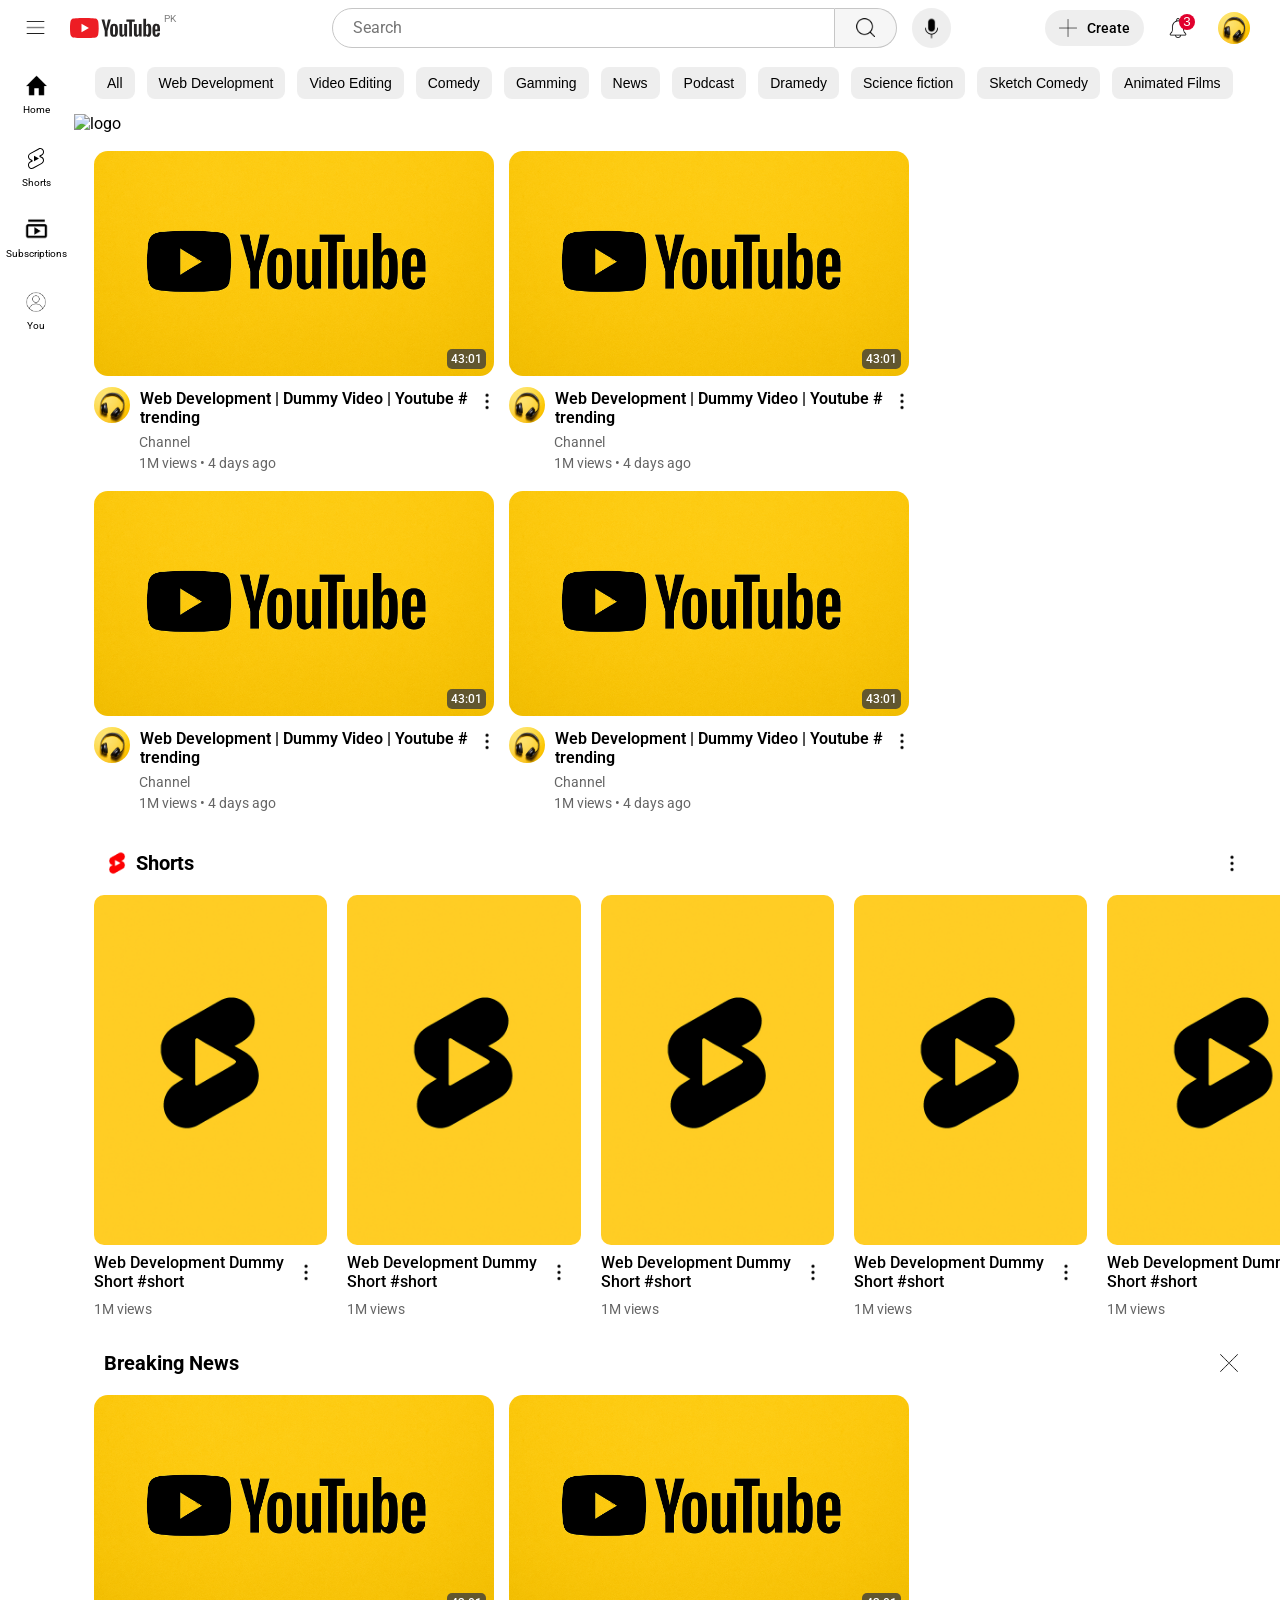
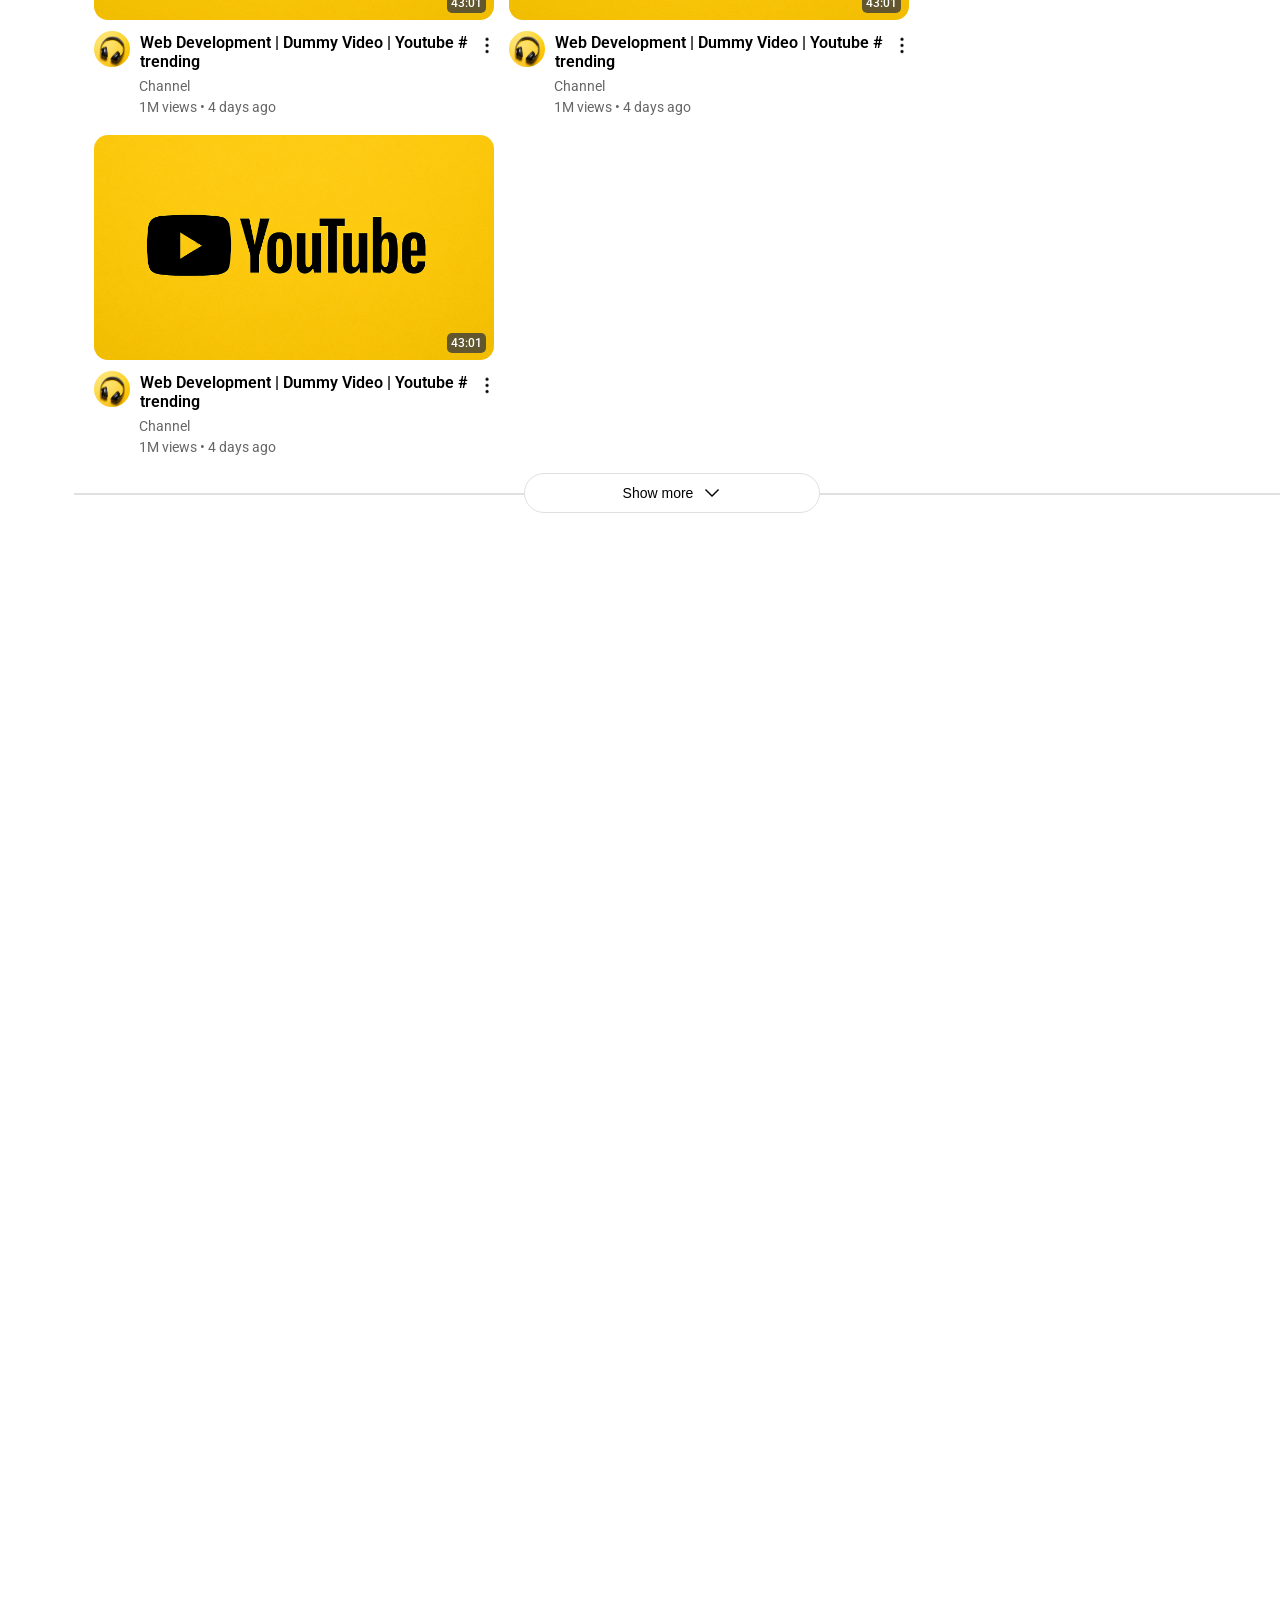
==== index.html @ 91f25638 "YouTube-Clone" ====
<!DOCTYPE html>
<html>
  <head>
    <link rel="stylesheet" href="youtube-css/Header1.css">
    <link rel="stylesheet" href="youtube-css/Header2.css">
    <link rel="stylesheet" href="youtube-css/Side-menu.css">
    <link rel="stylesheet" href="youtube-css/main.css">
    <link rel="stylesheet" href="youtube-css/Youtube-General.css">
    <img src="youtube-images/logo.png" alt="logo">
    <title>YOUTUBE</title>
    <link rel="preconnect" href="https://fonts.googleapis.com">
    <link rel="preconnect" href="https://fonts.gstatic.com" crossorigin>
    <link href="https://fonts.googleapis.com/css2?family=Roboto:ital,wght@0,100..900;1,100..900&display=swap" rel="stylesheet">
  </head>
  <body>
    <!--HEADER-->
    <div class="header1">

      <div class="right-side">
        <button class="menu">
          <img src="youtube-images/menu.png" style=" height: 25px; width: 21px; cursor: pointer; ">
        </button>

        <div class="logo">
          <p class="pk">
            PK
          </p>
          <img src="youtube-images/youtube-logo.svg" style="height:20px;">
        </div>
      </div>


      <div class="middle">
          <input type="search" placeholder="Search" class="search-bar">

          <button class="search">
            <img src="youtube-images/search.png" style="height:25px;">
          </button>

            <button class="voice">
              <img src="youtube-images/mic.png" style="height:29px;">
              <div class="voice-label">
                Search with your voice
              </div>
            </button>
      </div>


      <div class="left-side">
        <button class="create-button">
          <img src="youtube-images/add.png" style="height:18px; width:18px; margin:0px 10px 0px 0px">
          <p class="create">
            Create
          </p>
        </button>

        <button class="notification">
          <img src="youtube-images/bell.png" style="height:20px;">
          <div class="number-label">
            3
          </div>
          <div class="notification-label">
            Notifications
          </div>
        </button>

        <img src="youtube-images/profile.jpg" class="profile">
      </div>

    </div>

    <!--SIDE MENU-->
    <div class="side-menu">
      <div class="home">
        <img src="youtube-images/home.png" style=" height:21px;">
        <p style="font-size: 10px; margin:8px 0px 0px 0px;">
          Home
        </p>
      </div>
        
      <div class="shorts-button">
        <img src="youtube-images/shorts.svg" style="height:21px;">
        <p style="font-size: 10px; margin:8px 0px 0px 0px;">
          Shorts
        </p>
      </div>
        
      <div class="subscriptions">
        <img src="youtube-images/subscription.png" style="height:22px; width: 25px;">
        <p style="font-size: 10px; margin:8px 0px 0px 0px;">
          Subscriptions
        </p>
      </div>

      <div class="you">
        <img src="youtube-images/profile.png" style="height:20px;">
        <p style="font-size: 10px; margin:8px 0px 0px 0px;">
          You
        </p>
      </div>
    </div>

    <!--HEADER 2-->
    <div class="header2">
      <button class="all">
        All
      </button>

      <button class="options">
        Web Development
      </button>

      <button class="options">
        Video Editing
      </button>

      <button class="options">
        Comedy
      </button>

      <button class="options">
        Gamming
      </button>

      <button class="options">
        News
      </button>

      <button class="options">
        Podcast
      </button>

      <button class="options">
        Dramedy
      </button>

      <button class="options">
        Science fiction
      </button>

      <button class="options">
        Sketch Comedy
      </button>

      <button class="options">
        Animated Films
      </button>
    </div>

    <!--MAIN-->
    <div class="main">

      <!--CONTENT 1-->

      <div class="content1">
        <div class="videos">
          <img src="youtube-images/Thumbnail.png" class="thumbnail">

          <div class="time">
            43:01
          </div>

          <div style="display: flex; flex-direction: row; position: relative;">
            <img src="youtube-images/profile.jpg" style=" object-fit:cover; height:36px; border-radius:100px; margin-top: 3px; ">

            <div class="title">
              Web Development | Dummy Video | Youtube # trending 
          </div>

            <div class="dots">
              <img src="youtube-images/dots.png" style="height: 24px">
            </div>
          </div>

          <div style="display:flex; flex-direction: column; width: 410px; ">
            <div class="channel">
              Channel
              <img src="youtube-images/verified.png" style="height: 13px; opacity:0; margin-left:5px;">
            </div>
            <p class="views">
              1M views • 4 days ago
            </p>
          </div>
        </div>


        <div class="videos">
          <img src="youtube-images/Thumbnail.png" class="thumbnail">

          <div class="time">
            43:01
          </div>

          <div style="display: flex; flex-direction: row; position: relative;">
            <img src="youtube-images/profile.jpg" style=" object-fit:cover; height:36px; border-radius:100px; margin-top: 3px; ">

            <div class="title">
              Web Development | Dummy Video | Youtube # trending 
          </div>

            <div class="dots">
              <img src="youtube-images/dots.png" style="height: 24px">
            </div>
          </div>

          <div style="display:flex; flex-direction: column; width: 410px; ">
            <div class="channel">
              Channel
              <img src="youtube-images/verified.png" style="height: 13px; opacity:0; margin-left:5px;">
            </div>
            <p class="views">
              1M views • 4 days ago
            </p>
          </div>
        </div>


        <div class="videos">
          <img src="youtube-images/Thumbnail.png" class="thumbnail">

          <div class="time">
            43:01
          </div>

          <div style="display: flex; flex-direction: row; position: relative;">
            <img src="youtube-images/profile.jpg" style=" object-fit:cover; height:36px; border-radius:100px; margin-top: 3px; ">

            <div class="title">
              Web Development | Dummy Video | Youtube # trending 
          </div>

            <div class="dots">
              <img src="youtube-images/dots.png" style="height: 24px">
            </div>
          </div>

          <div style="display:flex; flex-direction: column; width: 410px; ">
            <div class="channel">
              Channel
              <img src="youtube-images/verified.png" style="height: 13px; opacity:0; margin-left:5px;">
            </div>
            <p class="views">
              1M views • 4 days ago
            </p>
          </div>
        </div>


        <div class="videos">
          <img src="youtube-images/Thumbnail.png" class="thumbnail">

          <div class="time">
            43:01
          </div>

          <div style="display: flex; flex-direction: row; position: relative;">
            <img src="youtube-images/profile.jpg" style=" object-fit:cover; height:36px; border-radius:100px; margin-top: 3px; ">

            <div class="title">
              Web Development | Dummy Video | Youtube # trending 
          </div>

            <div class="dots">
              <img src="youtube-images/dots.png" style="height: 24px">
            </div>
          </div>

          <div style="display:flex; flex-direction: column; width: 410px; ">
            <div class="channel">
              Channel
              <img src="youtube-images/verified.png" style="height: 13px; opacity:0; margin-left:5px;">
            </div>
            <p class="views">
              1M views • 4 days ago
            </p>
          </div>
        </div>
      </div>
    
      <!--SHORTS-->

      <div class="shorts">
        <div style="display:flex; flex:1; align-items: center;">
        <img src="youtube-images/shorts.jpg" class="shorts-logo">
        <p style="font-size: 20px; font-weight:700 ;">
          Shorts
        </p>
        </div>
        <div class="dots">
          <img src="youtube-images/dots.png" style="height: 24px">
        </div>
      </div>

      <!--CONTENT 2-->

      <div class="content2">
        <div class="shorts-videos">
        <img src="youtube-images/shorts-thumbnail.png" class="shorts-thumbnail">
        <div class="shorts-title">
          <p style="font-size: 16px; font-weight: 500; width: 194px; margin:0px 0px 0px 0px;">
          Web Development Dummy Short #short
          </p>
          <div class="dots">
            <img src="youtube-images/dots.png" style="height: 24px">
          </div>
        </div>
        <p style="margin-top: 10px; opacity: 0.6; font-weight:400; font-size: 14px;">
          1M views
        </p>
        </div>



        <div class="shorts-videos">
        <img src="youtube-images/shorts-thumbnail.png" class="shorts-thumbnail">
        <div class="shorts-title">
          <p style="font-size: 16px; font-weight: 500; width: 194px; margin:0px 0px 0px 0px;">
          Web Development Dummy Short #short
          </p>
          <div class="dots">
            <img src="youtube-images/dots.png" style="height: 24px">
          </div>
        </div>
        <p style="margin-top: 10px; opacity: 0.6; font-weight:400; font-size: 14px;">
          1M views
        </p>
        </div>



        <div class="shorts-videos">
        <img src="youtube-images/shorts-thumbnail.png" class="shorts-thumbnail">
        <div class="shorts-title">
          <p style="font-size: 16px; font-weight: 500; width: 194px; margin:0px 0px 0px 0px;">
          Web Development Dummy Short #short
          </p>
          <div class="dots">
            <img src="youtube-images/dots.png" style="height: 24px">
          </div>
        </div>
        <p style="margin-top: 10px; opacity: 0.6; font-weight:400; font-size: 14px;">
          1M views
        </p>
        </div>



        <div class="shorts-videos">
        <img src="youtube-images/shorts-thumbnail.png" class="shorts-thumbnail">
        <div class="shorts-title">
          <p style="font-size: 16px; font-weight: 500; width: 194px; margin:0px 0px 0px 0px;">
          Web Development Dummy Short #short
          </p>
          <div class="dots">
            <img src="youtube-images/dots.png" style="height: 24px">
          </div>
        </div>
        <p style="margin-top: 10px; opacity: 0.6; font-weight:400; font-size: 14px;">
          1M views
        </p>
        </div>



        <div class="shorts-videos">
        <img src="youtube-images/shorts-thumbnail.png" class="shorts-thumbnail">
        <div class="shorts-title">
          <p style="font-size: 16px; font-weight: 500; width: 194px; margin:0px 0px 0px 0px;">
          Web Development Dummy Short #short
          </p>
          <div class="dots">
            <img src="youtube-images/dots.png" style="height: 24px">
          </div>
        </div>
        <p style="margin-top: 10px; opacity: 0.6; font-weight:400; font-size: 14px;">
          1M views
        </p>
        </div>
      </div>

      <!--BREAKING NEWS-->
      <div class="breaking-news">
        <div style="display:flex; flex:1; align-items: center;">
        <p style="font-size: 20px; font-weight:700 ;">
          Breaking News
        </p>
        </div>
        <div class="cross">
          <img src="youtube-images/cross.png" style="height: 18px; padding:0px 0px 0px 0px; ">
        </div>
      </div>

      <!--CONTENT 3-->
      <div class="content3">
        <div class="videos">
          <img src="youtube-images/Thumbnail.png" class="thumbnail">

          <div class="time">
            43:01
          </div>

          <div style="display: flex; flex-direction: row; position: relative;">
            <img src="youtube-images/profile.jpg" style=" object-fit:cover; height:36px; border-radius:100px; margin-top: 3px; ">

            <div class="title">
              Web Development | Dummy Video | Youtube # trending 
          </div>

            <div class="dots">
              <img src="youtube-images/dots.png" style="height: 24px">
            </div>
          </div>

          <div style="display:flex; flex-direction: column; width: 410px; ">
            <div class="channel">
              Channel
              <img src="youtube-images/verified.png" style="height: 13px; opacity:0; margin-left:5px;">
            </div>
            <p class="views">
              1M views • 4 days ago
            </p>
          </div>
        </div>


        <div class="videos">
          <img src="youtube-images/Thumbnail.png" class="thumbnail">

          <div class="time">
            43:01
          </div>

          <div style="display: flex; flex-direction: row; position: relative;">
            <img src="youtube-images/profile.jpg" style=" object-fit:cover; height:36px; border-radius:100px; margin-top: 3px; ">

            <div class="title">
              Web Development | Dummy Video | Youtube # trending 
          </div>

            <div class="dots">
              <img src="youtube-images/dots.png" style="height: 24px">
            </div>
          </div>

          <div style="display:flex; flex-direction: column; width: 410px; ">
            <div class="channel">
              Channel
              <img src="youtube-images/verified.png" style="height: 13px; opacity:0; margin-left:5px;">
            </div>
            <p class="views">
              1M views • 4 days ago
            </p>
          </div>
        </div>


        <div class="videos">
          <img src="youtube-images/Thumbnail.png" class="thumbnail">

          <div class="time">
            43:01
          </div>

          <div style="display: flex; flex-direction: row; position: relative;">
            <img src="youtube-images/profile.jpg" style=" object-fit:cover; height:36px; border-radius:100px; margin-top: 3px; ">

            <div class="title">
              Web Development | Dummy Video | Youtube # trending 
          </div>

            <div class="dots">
              <img src="youtube-images/dots.png" style="height: 24px">
            </div>
          </div>

          <div style="display:flex; flex-direction: column; width: 410px; ">
            <div class="channel">
              Channel
              <img src="youtube-images/verified.png" style="height: 13px; opacity:0; margin-left:5px;">
            </div>
            <p class="views">
              1M views • 4 days ago
            </p>
          </div>
        </div>
      </div>

      <!--SHOW MORE-->
      <div style="display:flex; position: relative;">
        <hr style="border: 0.1px solid rgb(224, 224, 224); width:100%;">
        <button class="showmore-button">
          <p class="showmore">
          Show more
          </p>
          <img src="youtube-images/down.png" class="down"style="height:18px; margin-left: 10px;">
        </button>
      </div>

    </div>
  </body>
</html>
---- youtube-css/Header1.css ----
.header1{
  display: flex;
  /* border:1px solid black; */
  flex-direction: row;
  background-color: rgba(255, 255, 255, 0.877);
  backdrop-filter: blur(100px); 
  padding:3px 30px 0px 15px;
  height:50px;
  position: fixed;
  top:0px;
  left:0px;
  right:0px;
  z-index:2;
}

/* RIGHT SIDE */

.right-side{
  display: flex;
  flex:1.1;
  flex-direction: row;
  align-items:center;
  margin:0px 45px 0px 0px;
}

.menu{
  padding: 4px 4px 2px 4px;
  background-color: #d3d3d300;
  border: none;
  border-radius: 100px;
  height:40px;
  width:40px;
}
.menu:hover{
  background-color: #E5E5E5;

}
.menu:active{
  background-color:#c8c8c8
}

.logo{
  position:relative;
  display: flex;
  padding:0px  0px 0px 15px;
  cursor: pointer;
}
.pk{
  position:absolute;
  bottom:4px;
  right:-16px;
  font-size: 10px;
  opacity: 0.5;
}

/* MIDDLE */

.middle{
  display:flex;
  flex:3;
  align-items:center;
  justify-content: center;
  padding:0px 5px 0px 0px;
  margin:0px 0px 0px 45px;
}

.search-bar{
  border-bottom-left-radius: 30px;
  border-top-left-radius: 30px;
  padding: 0px 0px 0px 20px;
  height:40px;
  flex:1;
  border:1px solid #C6C6C6;
}
.search-bar::placeholder{
  font-family: "Roboto", sans-serif;
  font-size:16px;
  font-weight: 400;
}

.search{
  height:40px;
  background-color: #F6F6F6;
  border: 1px solid #C6C6C6;
  border-left-width: 0px;
  padding:2px 18px 0px 18px;
  border-top-right-radius: 30px;
  border-bottom-right-radius: 30px;
  cursor: pointer;
}
.search:hover{
  background-color: #F0F0F0;
}

.voice{
  position: relative;
  height:40px;
  background-color: #d3d3d363;
  border:none;
  border-radius: 100px;
  padding:3px  5px 0px 5px;
  margin-left: 15px;
}
.voice:hover{
  background-color: #dfdfdf;
  cursor: pointer;
}
.voice:active{
  background-color:#c8c8c8
}

.voice .voice-label{
  display: flex;
  align-items: center;
  justify-content: center;
  width:150px;
  color:white;
  background-color: #5f5f5fea;
  border:none;
  border-radius: 5px;
  padding: 10px 0px 10px 0px;
  position:absolute;
  bottom:-50px;
  right:-52px;
  opacity:0;
  pointer-events: none;
  transition: opacity 0.2s;
}
.voice:hover .voice-label{
  opacity:1;
}

/* LEFT SIDE */

.left-side{
  display: flex;
  justify-content: right;
  align-items:center;
  flex:1.4;
  flex-direction: row;
  padding:0px 0px 0px 5px;
}

.create-button{
  display:flex;
  flex-direction: row;
  align-items: center;
  background-color: #d3d3d363;
  border:none;
  border-radius: 30px ;
  padding:0px 14px 0px 14px;
  margin:0px 6px 0px 0px;
  height:36px;
  cursor: pointer;
}
.create-button:hover{
  background-color: #dfdfdf;
}
.create-button:active{
  background-color:#c8c8c8
}

.create{
  font-family: "Roboto", sans-serif;
  font-size:14px;
  font-weight: 500;
}

.notification{
  display:flex;
  align-items: center;
  position: relative;
  background-color: white;
  border:none;
  height: 40px;
  border-radius: 100px ;
  padding:0px  10px 1px 10px;
  margin:0px 10px 0px 8px;
  cursor: pointer;
}
.notification:hover{
  background-color: #dfdfdf;
}
.notification:active{
  background-color:#c8c8c8
}

.number-label{
  background-color: #E1002D;
  color:white;
  border:none;
  position:absolute;
  height:16px;
  width:16px;
  border-radius: 100px;
  top:6px;
  right:3px;
}

.notification-label{
  display: flex;
  align-items: center;
  justify-content: center;
  width:90px;
  color:white;
  background-color: #5f5f5fea;
  border:none;
  border-radius: 5px;
  padding: 10px 0px 10px 0px;
  position:absolute;
  bottom:-50px;
  right:-30px;
  opacity:0;
  pointer-events: none;
  transition: opacity 0.2s;
}
.notification:hover .notification-label{
  opacity:1;
}

.profile{
  height:32px;
  border-radius:100px;
  margin:0px 0px 0px 10px;
  cursor: pointer;
}
.profile:active{
  border:1px solid #176AD7;
  margin:0px 0px 0px 8px;
}
---- youtube-css/Header2.css ----
.header2{
  display:flex;
  position: fixed;
  top:53px;
  right:0px;
  left:74px;
  flex-direction: row;
  justify-content: left;
  align-items: center;
  background-color: rgba(255, 255, 255, 0.877);
  backdrop-filter: blur(100px); 
  padding:14px 0px 14px 15px;
  z-index: 1;
  /* border:1px solid black; */
}

.all{
  display: flex;
  justify-content: center;
  align-items: center;
  border:none;
  background-color: #d3d3d363;
  color:black;
  font-size:14px;
  font-weight: 500;
  padding:8px 12px 8px 12px;
  border-radius:8px;
  margin:0px 6px 0px 6px;
  cursor: pointer;
}
.all:focus{
  background-color: black;
  color:white;
}

.options{
  display: flex;
  justify-content: center;
  align-items: center;
  border:none;
  background-color: #d3d3d363;
  color:black;
  font-size:14px;
  font-weight: 500;
  padding:8px 12px 8px 12px;
  border-radius:8px;
  margin:0px 6px 0px 6px;
  cursor: pointer;
}

.options:focus{
  background-color: black;
  color:white;
}
---- youtube-css/Side-menu.css ----
.side-menu{
  display:flex;
  flex-direction: column;
  align-items: left;
  justify-content: left;
  background-color: rgba(255, 255, 255, 0.877);
  backdrop-filter: blur(100px); 
  width:70px;
  padding:2px 0px 0px 0px;
  /* border:1px solid black; */
  position:fixed;
  top:55px;
  left:3px;
  z-index: 2;
}

.home{
  display: flex;
  flex-direction: column;
  align-items: center;
  justify-content: center;
  border-radius: 10px;
  padding:18px 24px 15px 20px;
  cursor: pointer;
  
}
.home:hover{
  background-color: #F2F2F2;
}
.home:active{
  background-color:#dddddd;
}

.shorts-button{
  display: flex;
  flex-direction: column;
  align-items: center;
  justify-content: center;
  border-radius: 10px;
  padding:18px 24px 15px 20px;
  cursor: pointer;
}
.shorts-button:hover{
  background-color: #F2F2F2;
}
.shorts-button:active{
  background-color:#dddddd;
}

.subscriptions{
  display: flex;
  flex-direction: column;
  align-items: center;
  justify-content: center;
  border-radius: 10px;
  padding:15px 24px 15px 20px;
  cursor: pointer;
}
.subscriptions:hover{
  background-color: #F2F2F2;
}
.subscriptions:active{
  background-color:#dddddd;
}

.you{
  display: flex;
  flex-direction: column;
  align-items: center;
  justify-content: center;
  border-radius: 10px;
  padding:18px 24px 15px 20px;
  cursor: pointer;
}
.you:hover{
  background-color: #F2F2F2;
}
.you:active{
  background-color:#dddddd;
}
---- youtube-css/main.css ----
.main{
  /* border:1px solid rgb(0, 0, 0); */
  display: flex;
  flex-direction: column;
  z-index:1;
}

.content1{
  display: flex;
  justify-content:flex-start;
  flex-wrap:wrap;
  /* border:1px solid rgb(255, 0, 0); */
  padding:18px 0px 0px 15px;
  
}

.videos{
  display:flex;
  position: relative;
  flex-direction: column;
  /* border:1px solid black; */
  padding:0px 0px 20px 5px;
  width:410px;
  cursor: pointer;
}

.thumbnail{
  object-fit:cover; 
  height:225px; 
  width:400px; 
  border-radius:14px;
  margin-bottom: 8px;
}

.time{
  display: flex;
  flex-direction: row;
  position:absolute;
  bottom: 122px;
  right:18px;
  color:white;
  font-size:12px;
  font-weight: 500;
  background-color: #3b3b3bc9;
  border-radius: 5px;
  padding:3px 4px 3px 4px;
}

.title{
  margin:5px 0px 0px 10px;
  /* border:1px solid rgb(255, 0, 0); */
  overflow: hidden;
  font-size: 16px;
  width: 335px;
  height:40px;
  font-weight: 600;
}

.dots{
  display: flex;
  border-radius:100px;
  height: 30px;
  width: 30px;
  padding: 5px 0px 0px 6px;
}
.dots:hover{
  background-color: #E5E5E5;
}
.dots:active{
  background-color:#d1d0d0;
}

.channel{
  display:flex;
  flex-direction: row;
  align-items: center;
  margin:5px 0px 0px 45px;
  font-size:14px;
  font-weight: 400;
  opacity:0.6;
}

.views{
  margin:5px 0px 0px 45px;
  font-size:14px;
  font-weight: 400;
  opacity: 0.6;  
}

.shorts{
  display:flex;
  flex-direction:row;
  align-items: center;
  padding: 0px 30px 0px 30px;
  /* border:1px solid black; */
}

.shorts-logo{
  height: 26px;
  margin-right: 6px;
}

.content2{
  display: flex;
  flex-direction: row;
  flex-wrap: nowrap;
  /* border:1px solid rgb(0, 68, 255); */
  padding:0px 0px 0px 20px;
}

.shorts-videos{
  display:flex;
  flex-direction: column;
  /* border:1px solid black; */
  position:relative;
  cursor: pointer;
  margin-right: 20px;
}

.shorts-thumbnail{
  object-fit: cover;
  border-radius:10px;
  margin-bottom: 8px;
  height: 350px;

}

.shorts-title{
  display:flex;
  flex-direction:row;
  align-items: center;
  margin:0px 0px 0px 0px;
  /* border:1px solid rgb(255, 0, 0); */
  font-size: 16px;
  font-weight: 500;
}

.breaking-news{
  display:flex; 
  flex:1; 
  flex-direction:row;
  align-items: center;
  padding: 0px 30px 0px 30px;
  /* border:1px solid black; */
}

.cross{
  display: flex;
  border-radius:100px;
  width:30px;
  height: 30px;
  padding: 12px 0px 0px 12px;
  cursor: pointer;
}
.cross:hover{
  background-color: #E5E5E5;
}

.content3{
  display: flex;
  justify-content:flex-start;
  flex-wrap:wrap;
  /* border:1px solid rgb(255, 0, 0); */
  padding:0px 0px 10px 15px;
}

.showmore-button{
  position:absolute;
  right:460px;
  left:450px;
  bottom:-10px;
  display: flex;
  background-color:white;
  border: 1px solid rgb(224, 224, 224);
  border-radius: 100px;
  height: 40px;
  flex-direction:row;
  align-items: center;
  justify-content: center;
  cursor: pointer;
}
.showmore-button:hover{
  background-color:rgb(224, 224, 224) ;
}

.showmore-button:focus .down{
    transform:rotate(180deg) ;
}


.showmore{
  font-size: 14px;
  font-weight:500;
}
---- youtube-css/Youtube-General.css ----
body{
  margin:0px;
  padding: 114px 0px 0px 74px;
  height:9000px;
  font-family: "Roboto", sans-serif;
}
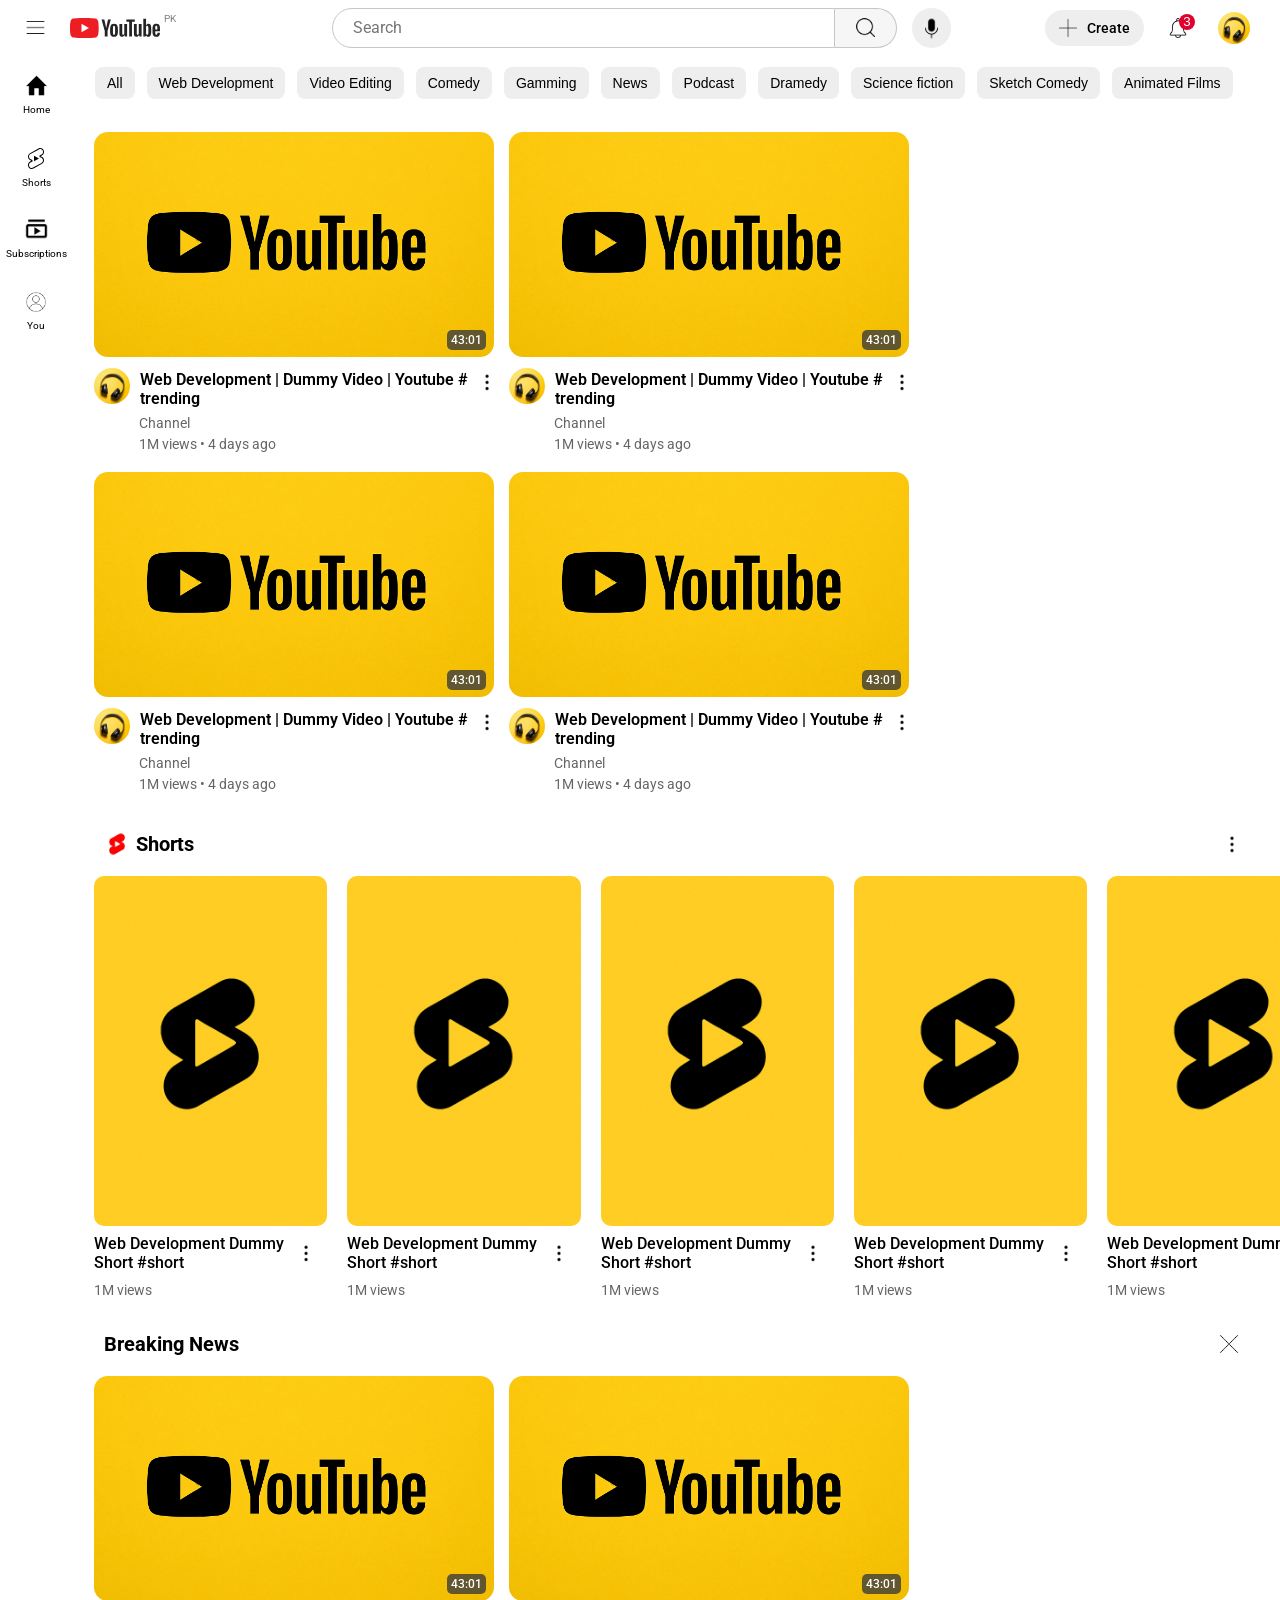
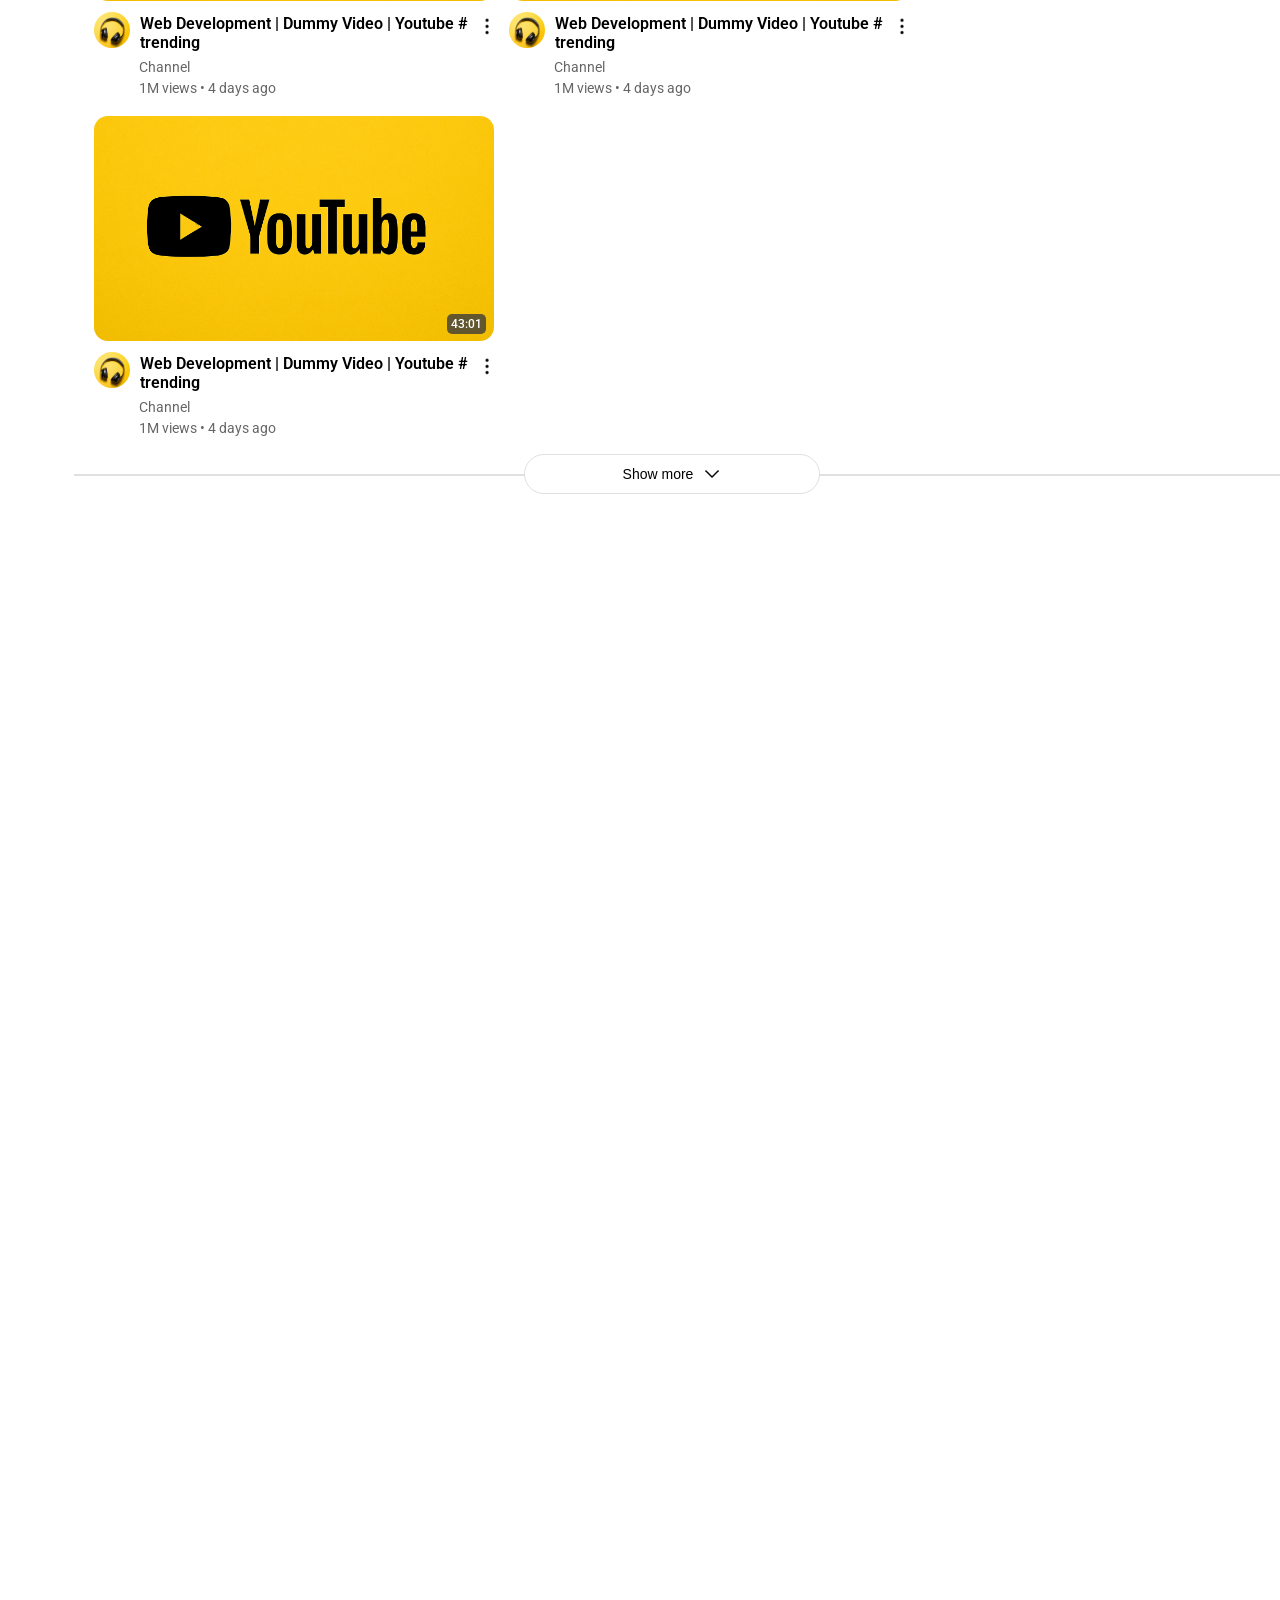
==== commit 5cc7733e: "Youtube-clone" ====
--- a/index.html
+++ b/index.html
@@ -6,8 +6,8 @@
     <link rel="stylesheet" href="youtube-css/Side-menu.css">
     <link rel="stylesheet" href="youtube-css/main.css">
     <link rel="stylesheet" href="youtube-css/Youtube-General.css">
-    <img src="youtube-images/logo.png" alt="logo">
     <title>YOUTUBE</title>
+    <link rel="icon" type="image/png" href="youtube-images/logo.png">
     <link rel="preconnect" href="https://fonts.googleapis.com">
     <link rel="preconnect" href="https://fonts.gstatic.com" crossorigin>
     <link href="https://fonts.googleapis.com/css2?family=Roboto:ital,wght@0,100..900;1,100..900&display=swap" rel="stylesheet">
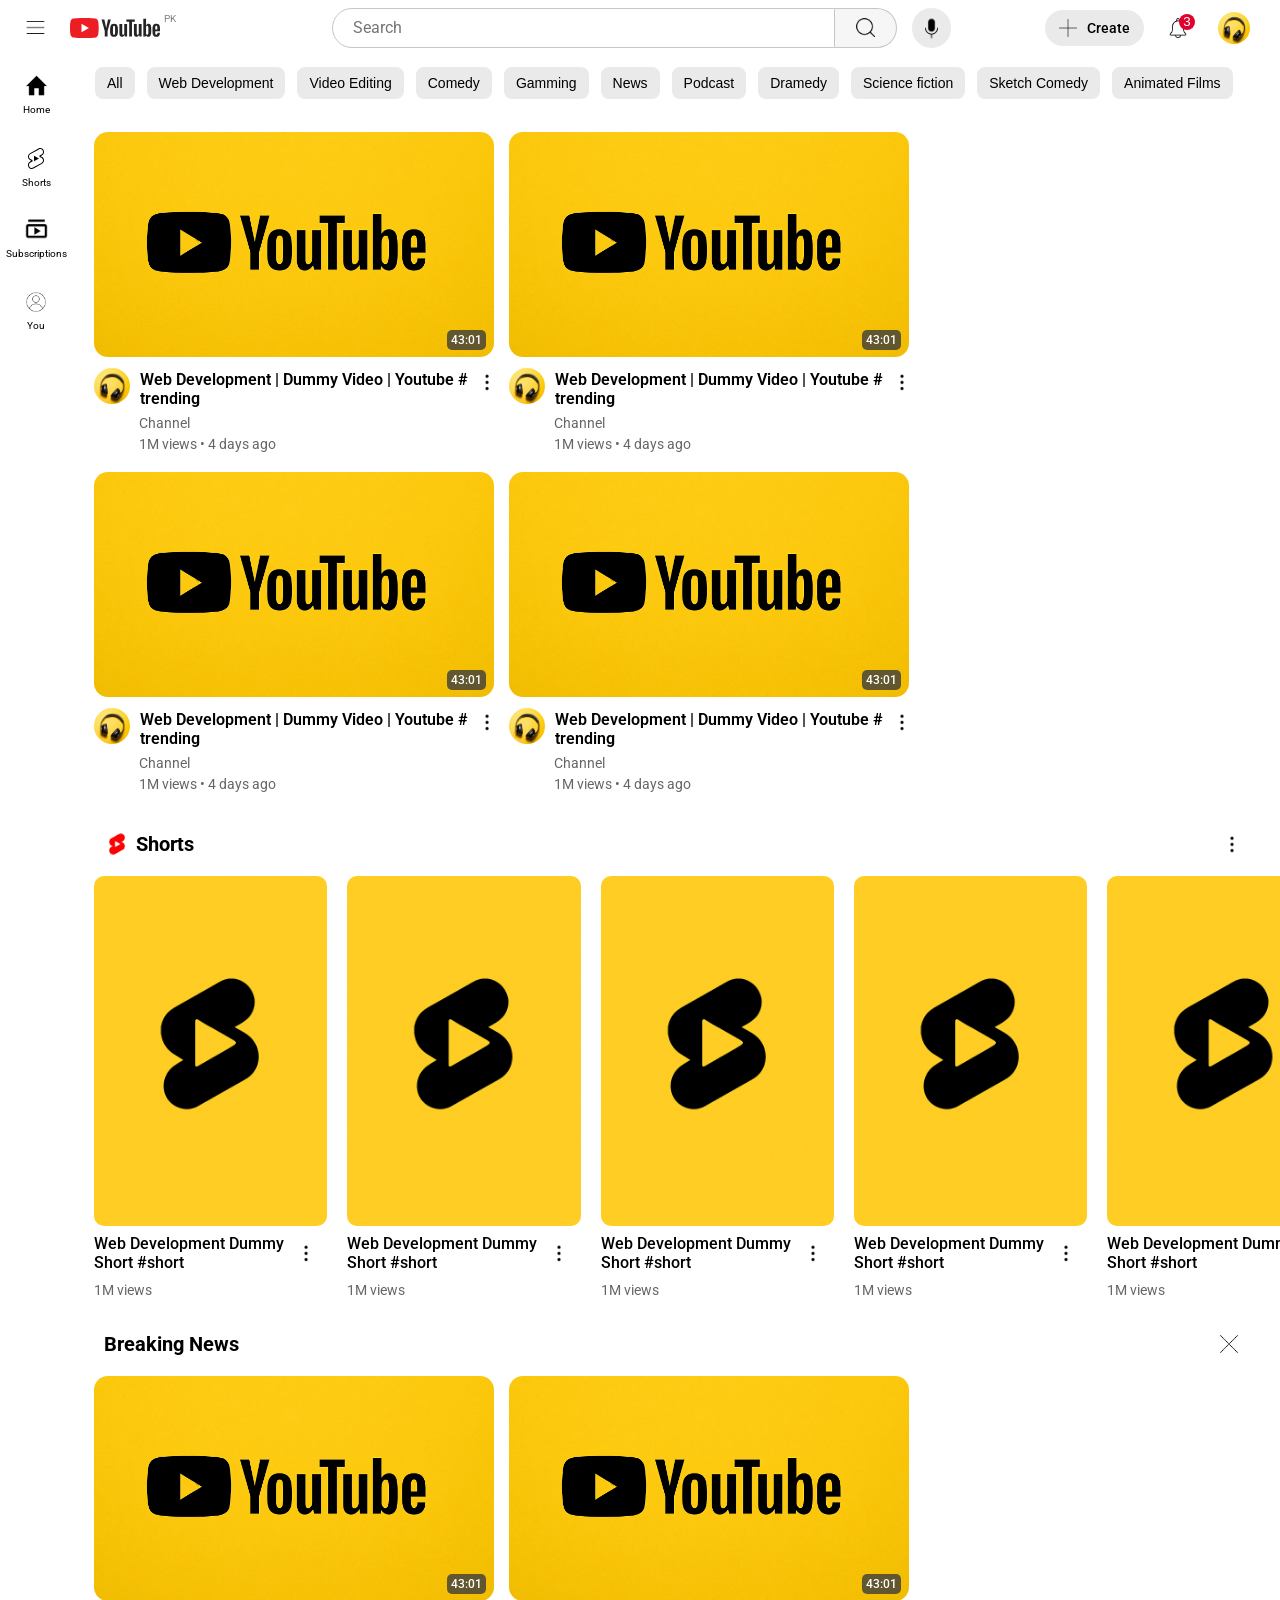
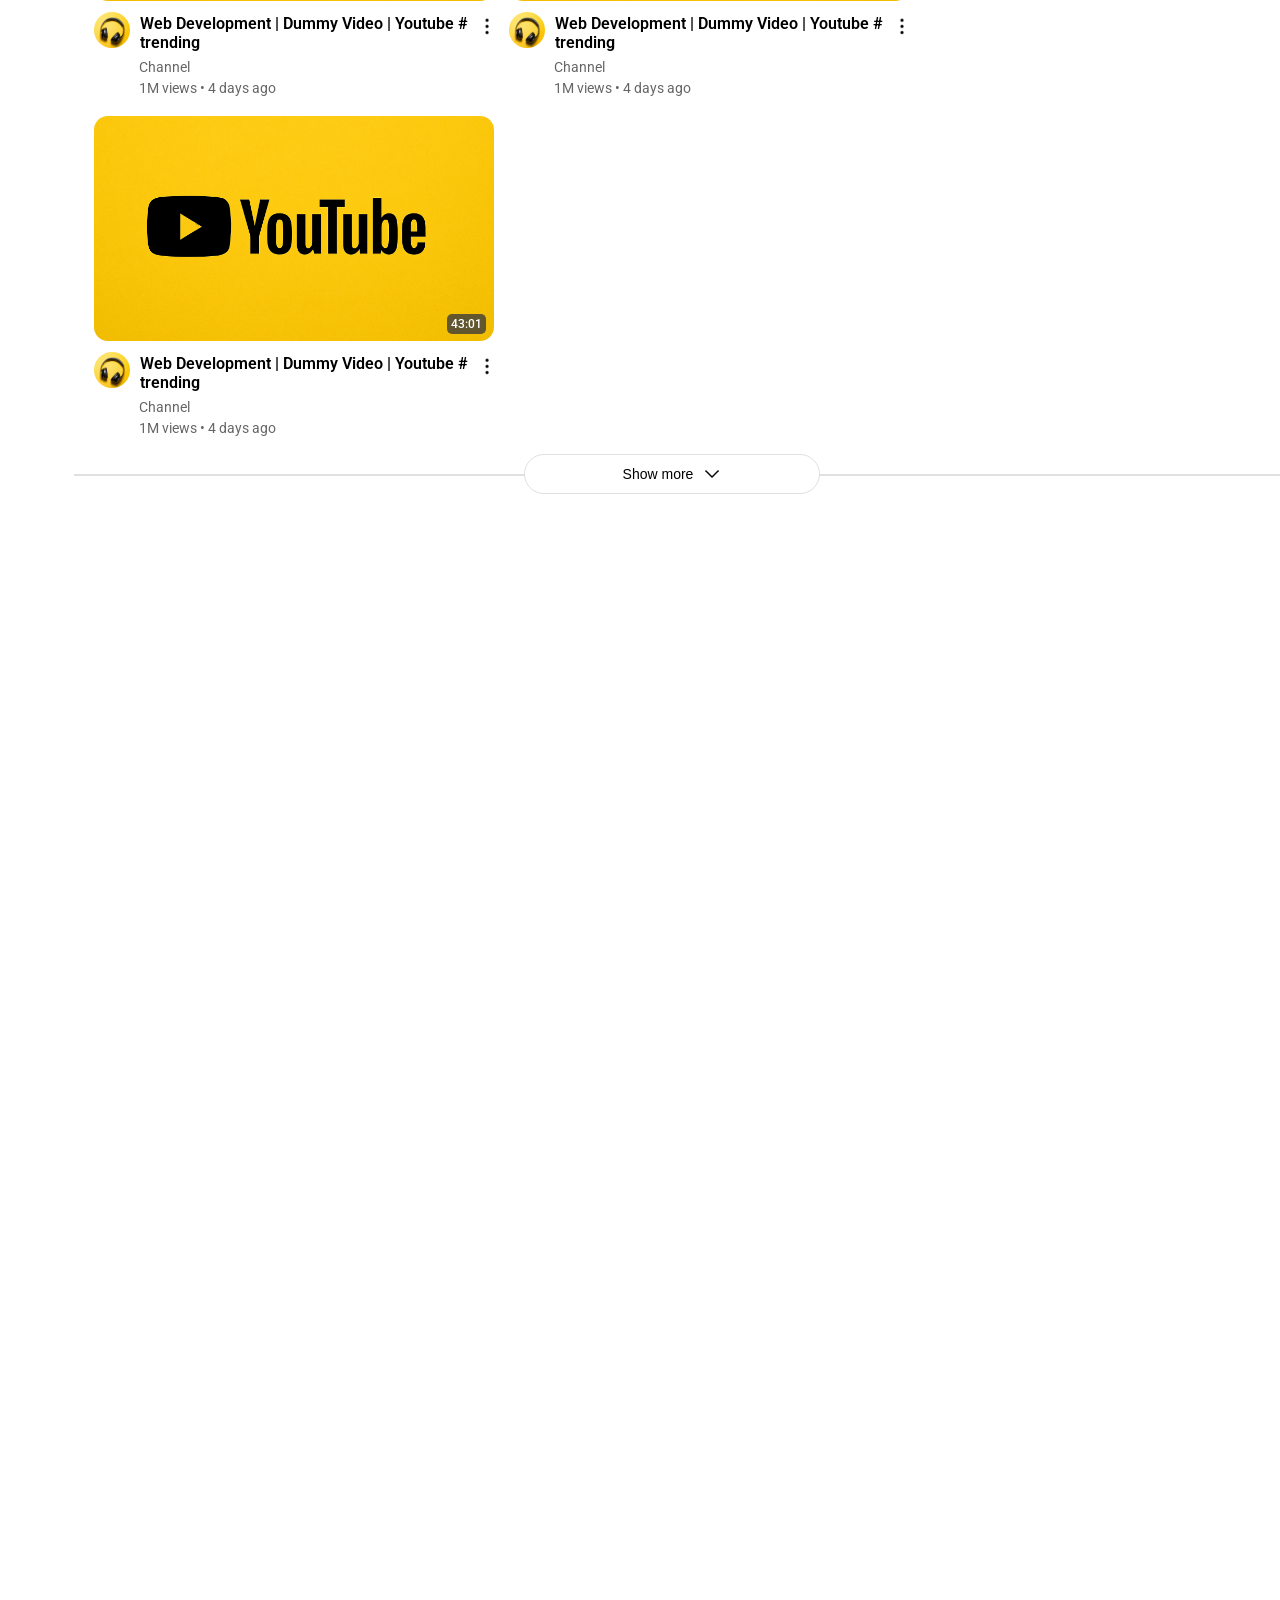
==== commit 5e6ee1dc: "Final Changes" ====
--- a/index.html
+++ b/index.html
@@ -6,8 +6,8 @@
     <link rel="stylesheet" href="youtube-css/Side-menu.css">
     <link rel="stylesheet" href="youtube-css/main.css">
     <link rel="stylesheet" href="youtube-css/Youtube-General.css">
-    <title>YOUTUBE</title>
-    <link rel="icon" type="image/png" href="youtube-images/logo.png">
+    <title>YouTube</title>
+    <link rel="icon" type="image/png" href="youtube-images/youtube-icon.svg">
     <link rel="preconnect" href="https://fonts.googleapis.com">
     <link rel="preconnect" href="https://fonts.gstatic.com" crossorigin>
     <link href="https://fonts.googleapis.com/css2?family=Roboto:ital,wght@0,100..900;1,100..900&display=swap" rel="stylesheet">
--- a/youtube-css/Header1.css
+++ b/youtube-css/Header1.css
@@ -2,7 +2,7 @@
   display: flex;
   /* border:1px solid black; */
   flex-direction: row;
-  background-color: rgba(255, 255, 255, 0.877);
+  background-color: rgba(255, 255, 255, 0.925);
   backdrop-filter: blur(100px); 
   padding:3px 30px 0px 15px;
   height:50px;
@@ -95,7 +95,7 @@
 .voice{
   position: relative;
   height:40px;
-  background-color: #d3d3d363;
+  background-color: #d3d3d37c;
   border:none;
   border-radius: 100px;
   padding:3px  5px 0px 5px;
@@ -145,7 +145,7 @@
   display:flex;
   flex-direction: row;
   align-items: center;
-  background-color: #d3d3d363;
+  background-color: #d3d3d37c;
   border:none;
   border-radius: 30px ;
   padding:0px 14px 0px 14px;
--- a/youtube-css/Header2.css
+++ b/youtube-css/Header2.css
@@ -7,7 +7,7 @@
   flex-direction: row;
   justify-content: left;
   align-items: center;
-  background-color: rgba(255, 255, 255, 0.877);
+  background-color: rgba(255, 255, 255, 0.925);
   backdrop-filter: blur(100px); 
   padding:14px 0px 14px 15px;
   z-index: 1;
@@ -19,7 +19,7 @@
   justify-content: center;
   align-items: center;
   border:none;
-  background-color: #d3d3d363;
+  background-color: #d3d3d37c;
   color:black;
   font-size:14px;
   font-weight: 500;
@@ -38,7 +38,7 @@
   justify-content: center;
   align-items: center;
   border:none;
-  background-color: #d3d3d363;
+  background-color: #d3d3d37c;
   color:black;
   font-size:14px;
   font-weight: 500;
--- a/youtube-css/main.css
+++ b/youtube-css/main.css
@@ -62,6 +62,7 @@
   height: 30px;
   width: 30px;
   padding: 5px 0px 0px 6px;
+  cursor: pointer;
 }
 .dots:hover{
   background-color: #E5E5E5;
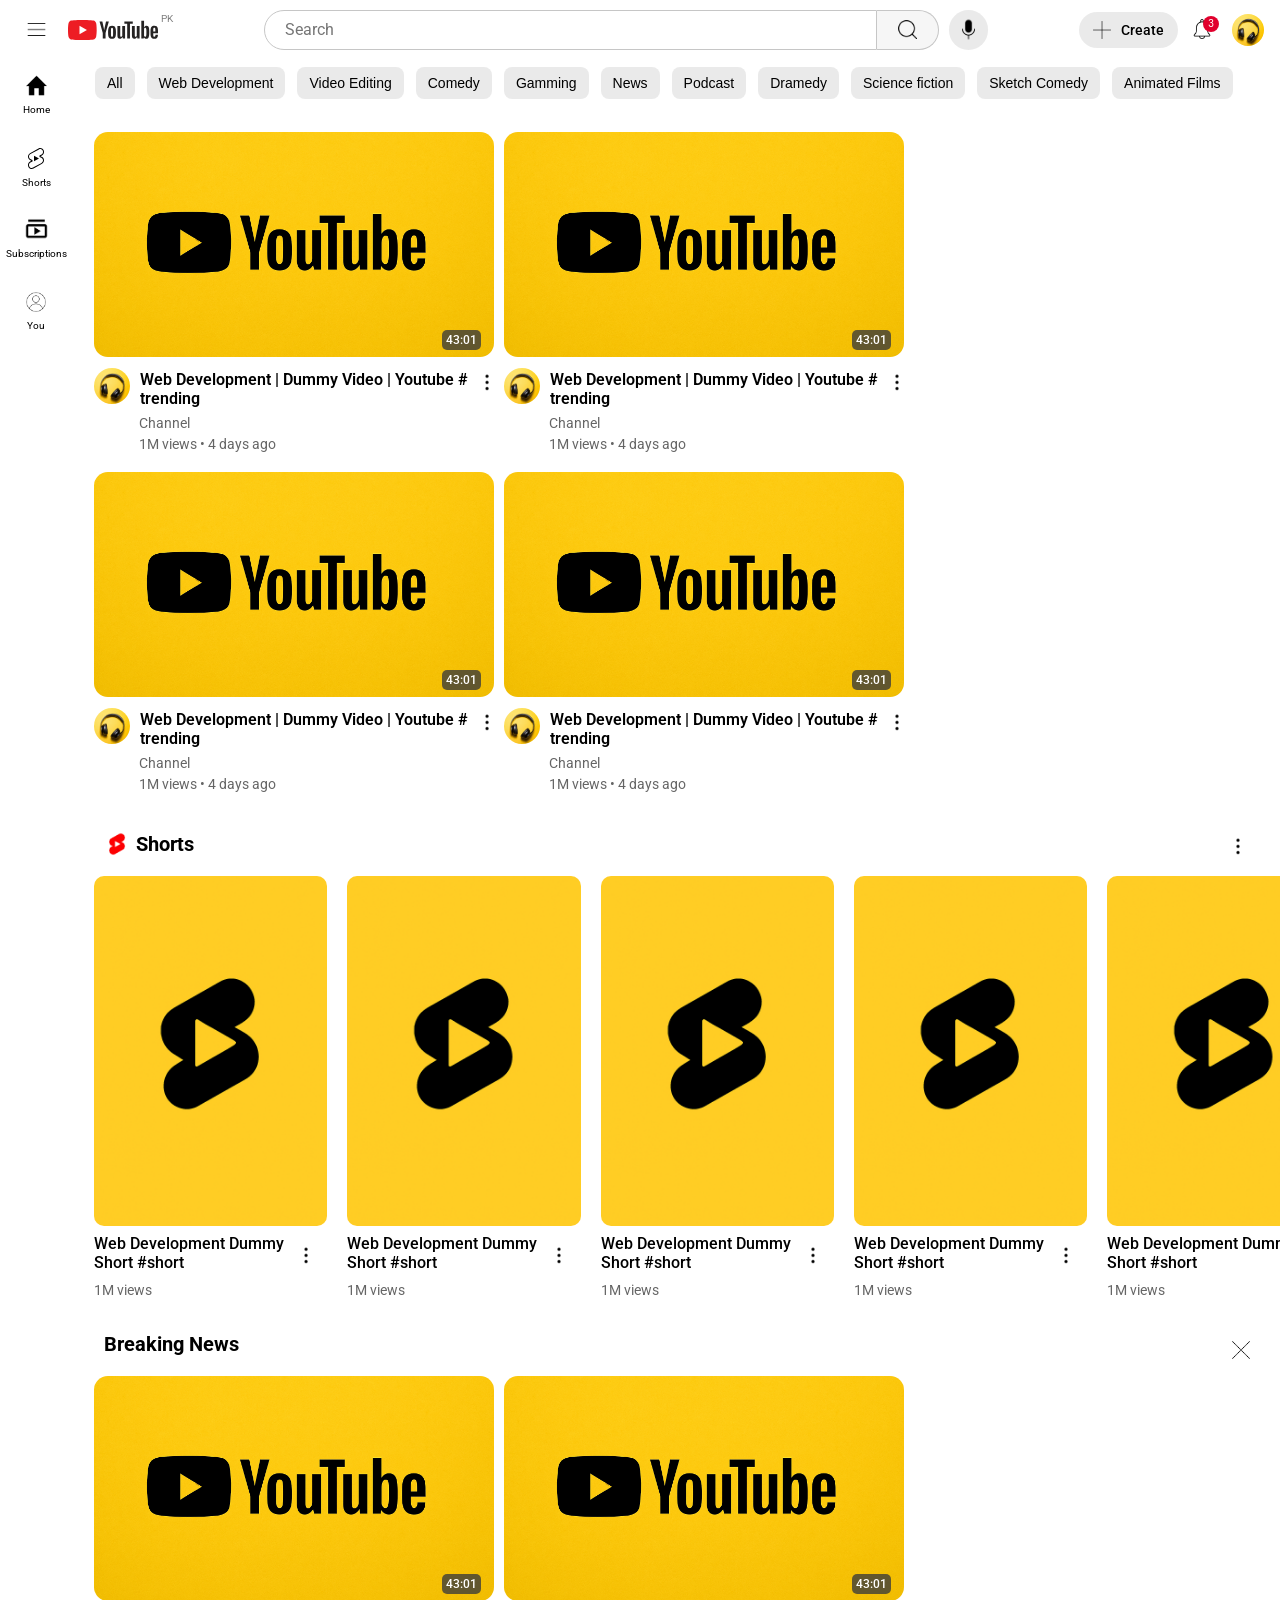
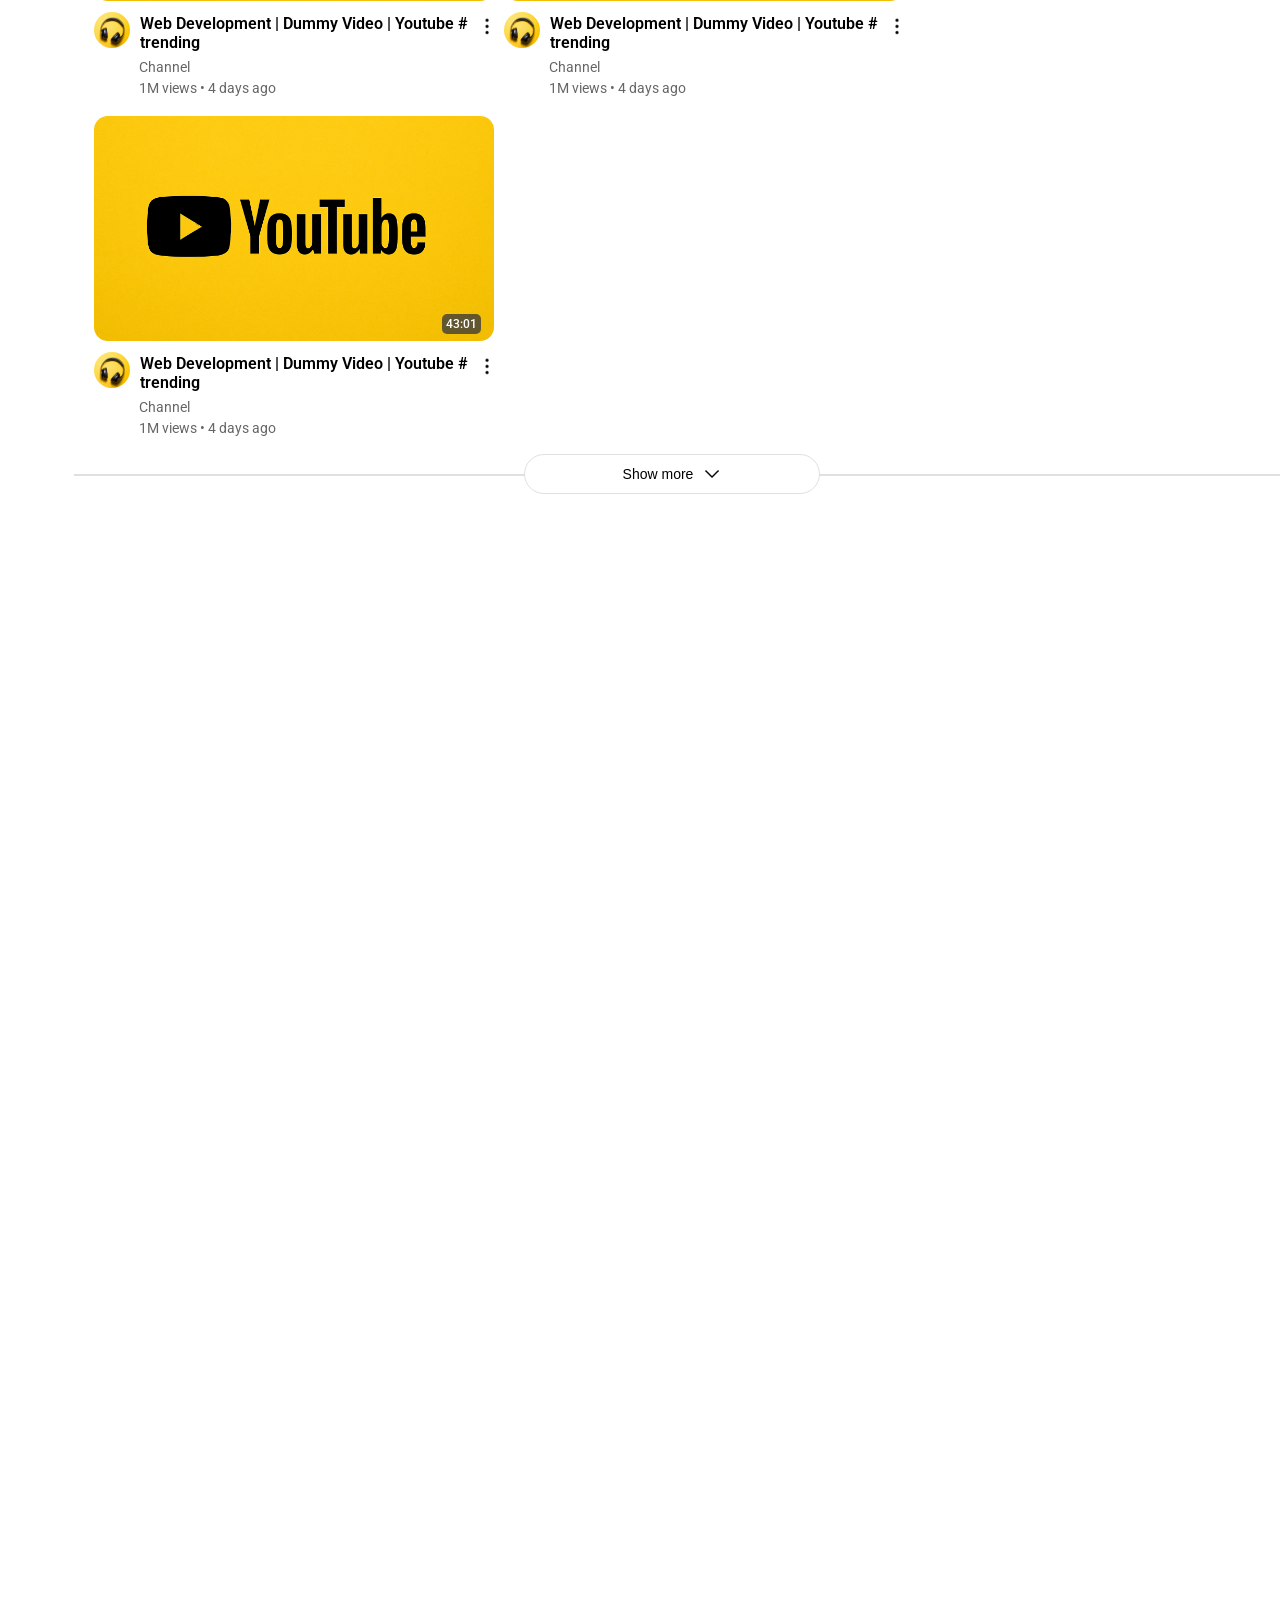
==== commit fe1483dc: "Responsive Header" ====
--- a/index.html
+++ b/index.html
@@ -22,10 +22,10 @@
         </button>
 
         <div class="logo">
+          <img src="youtube-images/youtube-logo.svg" style="height:20px;">
           <p class="pk">
             PK
           </p>
-          <img src="youtube-images/youtube-logo.svg" style="height:20px;">
         </div>
       </div>
 
--- a/youtube-css/Header1.css
+++ b/youtube-css/Header1.css
@@ -1,230 +1,310 @@
-.header1{
-  display: flex;
-  /* border:1px solid black; */
-  flex-direction: row;
+/* ─── BASE RESET ─── */
+* { box-sizing: border-box; }
+
+.header1 {
+  display: flex;
+  flex-direction: row;
+  justify-content: space-between;
+  align-items: center;
   background-color: rgba(255, 255, 255, 0.925);
-  backdrop-filter: blur(100px); 
-  padding:3px 30px 0px 15px;
-  height:50px;
+  backdrop-filter: blur(100px);
+  padding: 3px 16px 0px 16px;
+  height: 56px;
   position: fixed;
-  top:0px;
-  left:0px;
-  right:0px;
-  z-index:2;
-}
-
-/* RIGHT SIDE */
-
-.right-side{
-  display: flex;
-  flex:1.1;
-  flex-direction: row;
-  align-items:center;
-  margin:0px 45px 0px 0px;
-}
-
-.menu{
+  top: 0; left: 0; right: 0;
+  z-index: 2;
+  gap: 8px;
+}
+
+/* ─── RIGHT SIDE (logo + menu) ─── */
+.right-side {
+  display: flex;
+  flex-direction: row;
+  align-items: center;
+  gap: 4px;
+  flex-shrink: 0;          /* never squish the logo */
+}
+
+.menu {
   padding: 4px 4px 2px 4px;
-  background-color: #d3d3d300;
-  border: none;
-  border-radius: 100px;
-  height:40px;
-  width:40px;
-}
-.menu:hover{
-  background-color: #E5E5E5;
-
-}
-.menu:active{
-  background-color:#c8c8c8
-}
-
-.logo{
-  position:relative;
-  display: flex;
-  padding:0px  0px 0px 15px;
-  cursor: pointer;
-}
-.pk{
-  position:absolute;
-  bottom:4px;
-  right:-16px;
+  background-color: transparent;
+  border: none;
+  border-radius: 100px;
+  height: 40px; width: 40px;
+  cursor: pointer;
+}
+.menu:hover { background-color: #E5E5E5; }
+.menu:active { background-color: #c8c8c8; }
+
+.logo {
+  display: flex;
+  flex-direction: row;
+  align-items: center;
+  padding: 0 0 0 8px;
+  cursor: pointer;
+}
+.pk {
+  margin: 0 0 23px 3px;
   font-size: 10px;
   opacity: 0.5;
 }
 
-/* MIDDLE */
-
-.middle{
-  display:flex;
-  flex:3;
-  align-items:center;
-  justify-content: center;
-  padding:0px 5px 0px 0px;
-  margin:0px 0px 0px 45px;
-}
-
-.search-bar{
+/* ─── MIDDLE (search bar) ─── */
+.middle {
+  flex: 1 1 auto;           /* grows to fill available space */
+  display: flex;
+  flex-direction: row;
+  align-items: center;
+  max-width: 732px;
+  padding: 0 4px;
+  min-width: 0;             /* allows shrinking below content size */
+}
+
+.search-bar {
   border-bottom-left-radius: 30px;
   border-top-left-radius: 30px;
-  padding: 0px 0px 0px 20px;
-  height:40px;
-  flex:1;
-  border:1px solid #C6C6C6;
-}
-.search-bar::placeholder{
+  padding: 0 0 0 20px;
+  height: 40px;
+  flex: 1;
+  border: 1px solid #C6C6C6;
+  min-width: 0;
   font-family: "Roboto", sans-serif;
-  font-size:16px;
+  font-size: 16px;
+  outline: none;
+}
+.search-bar::placeholder {
+  font-family: "Roboto", sans-serif;
+  font-size: 16px;
   font-weight: 400;
 }
 
-.search{
-  height:40px;
+.search {
+  height: 40px;
   background-color: #F6F6F6;
   border: 1px solid #C6C6C6;
-  border-left-width: 0px;
-  padding:2px 18px 0px 18px;
+  border-left-width: 0;
+  padding: 2px 18px 0 18px;
   border-top-right-radius: 30px;
   border-bottom-right-radius: 30px;
   cursor: pointer;
-}
-.search:hover{
-  background-color: #F0F0F0;
-}
-
-.voice{
+  flex-shrink: 0;
+}
+.search:hover { background-color: #F0F0F0; }
+
+.voice {
   position: relative;
-  height:40px;
+  height: 40px;
   background-color: #d3d3d37c;
-  border:none;
-  border-radius: 100px;
-  padding:3px  5px 0px 5px;
-  margin-left: 15px;
-}
-.voice:hover{
-  background-color: #dfdfdf;
-  cursor: pointer;
-}
-.voice:active{
-  background-color:#c8c8c8
-}
-
-.voice .voice-label{
-  display: flex;
-  align-items: center;
-  justify-content: center;
-  width:150px;
-  color:white;
+  border: none;
+  border-radius: 100px;
+  padding: 3px 5px 0 5px;
+  margin-left: 10px;
+  cursor: pointer;
+  flex-shrink: 0;
+}
+.voice:hover { background-color: #dfdfdf; }
+.voice:active { background-color: #c8c8c8; }
+
+.voice .voice-label {
+  display: flex;
+  align-items: center;
+  justify-content: center;
+  width: 150px;
+  color: white;
   background-color: #5f5f5fea;
-  border:none;
   border-radius: 5px;
-  padding: 10px 0px 10px 0px;
-  position:absolute;
-  bottom:-50px;
-  right:-52px;
-  opacity:0;
+  padding: 10px 0;
+  position: absolute;
+  bottom: -50px; right: -52px;
+  opacity: 0;
   pointer-events: none;
   transition: opacity 0.2s;
-}
-.voice:hover .voice-label{
-  opacity:1;
-}
-
-/* LEFT SIDE */
-
-.left-side{
-  display: flex;
-  justify-content: right;
-  align-items:center;
-  flex:1.4;
-  flex-direction: row;
-  padding:0px 0px 0px 5px;
-}
-
-.create-button{
-  display:flex;
+  font-size: 13px;
+}
+.voice:hover .voice-label { opacity: 1; }
+
+/* ─── LEFT SIDE (create / bell / profile) ─── */
+.left-side {
+  display: flex;
+  flex-direction: row;
+  align-items: center;
+  gap: 4px;
+  flex-shrink: 0;
+}
+
+.create-button {
+  display: flex;
   flex-direction: row;
   align-items: center;
   background-color: #d3d3d37c;
-  border:none;
-  border-radius: 30px ;
-  padding:0px 14px 0px 14px;
-  margin:0px 6px 0px 0px;
-  height:36px;
-  cursor: pointer;
-}
-.create-button:hover{
-  background-color: #dfdfdf;
-}
-.create-button:active{
-  background-color:#c8c8c8
-}
-
-.create{
+  border: none;
+  border-radius: 30px;
+  padding: 0 14px;
+  height: 36px;
+  cursor: pointer;
+  white-space: nowrap;
+}
+.create-button:hover { background-color: #dfdfdf; }
+.create-button:active { background-color: #c8c8c8; }
+
+.create {
   font-family: "Roboto", sans-serif;
-  font-size:14px;
+  font-size: 14px;
   font-weight: 500;
 }
 
-.notification{
-  display:flex;
+.notification {
+  display: flex;
   align-items: center;
   position: relative;
   background-color: white;
-  border:none;
-  height: 40px;
-  border-radius: 100px ;
-  padding:0px  10px 1px 10px;
-  margin:0px 10px 0px 8px;
-  cursor: pointer;
-}
-.notification:hover{
-  background-color: #dfdfdf;
-}
-.notification:active{
-  background-color:#c8c8c8
-}
-
-.number-label{
+  border: none;
+  height: 40px;
+  border-radius: 100px;
+  padding: 0 10px 1px 10px;
+  cursor: pointer;
+}
+.notification:hover { background-color: #dfdfdf; }
+.notification:active { background-color: #c8c8c8; }
+
+.number-label {
   background-color: #E1002D;
-  color:white;
-  border:none;
-  position:absolute;
-  height:16px;
-  width:16px;
-  border-radius: 100px;
-  top:6px;
-  right:3px;
-}
-
-.notification-label{
-  display: flex;
-  align-items: center;
-  justify-content: center;
-  width:90px;
-  color:white;
+  color: white;
+  border: none;
+  position: absolute;
+  height: 16px; width: 16px;
+  border-radius: 100px;
+  top: 6px; right: 3px;
+  font-size: 10px;
+  display: flex;
+  align-items: center;
+  justify-content: center;
+}
+
+.notification-label {
+  display: flex;
+  align-items: center;
+  justify-content: center;
+  width: 90px;
+  color: white;
   background-color: #5f5f5fea;
-  border:none;
   border-radius: 5px;
-  padding: 10px 0px 10px 0px;
-  position:absolute;
-  bottom:-50px;
-  right:-30px;
-  opacity:0;
+  padding: 10px 0;
+  position: absolute;
+  bottom: -50px; right: -30px;
+  opacity: 0;
   pointer-events: none;
   transition: opacity 0.2s;
-}
-.notification:hover .notification-label{
-  opacity:1;
-}
-
-.profile{
-  height:32px;
-  border-radius:100px;
-  margin:0px 0px 0px 10px;
-  cursor: pointer;
-}
-.profile:active{
-  border:1px solid #176AD7;
-  margin:0px 0px 0px 8px;
+  font-size: 13px;
+}
+.notification:hover .notification-label { opacity: 1; }
+
+.profile {
+  height: 32px;
+  border-radius: 100px;
+  margin-left: 6px;
+  cursor: pointer;
+}
+.profile:active { outline: 2px solid #176AD7; }
+
+/* ─── MOBILE SEARCH ICON (hidden on desktop) ─── */
+.search-icon-btn {
+  display: none;
+  background: transparent;
+  border: none;
+  border-radius: 100px;
+  height: 40px; width: 40px;
+  cursor: pointer;
+  align-items: center;
+  justify-content: center;
+  flex-shrink: 0;
+}
+.search-icon-btn:hover { background-color: #E5E5E5; }
+
+/* ─── MOBILE SEARCH OVERLAY ─── */
+.mobile-search-bar {
+  display: none;               /* hidden by default */
+  position: fixed;
+  top: 0; left: 0; right: 0;
+  height: 56px;
+  background: white;
+  z-index: 3;
+  align-items: center;
+  padding: 0 8px;
+  gap: 8px;
+}
+.mobile-search-bar.active { display: flex; }
+
+.mobile-back-btn {
+  background: transparent;
+  border: none;
+  border-radius: 100px;
+  height: 40px; width: 40px;
+  cursor: pointer;
+  display: flex;
+  align-items: center;
+  justify-content: center;
+  flex-shrink: 0;
+}
+.mobile-back-btn:hover { background-color: #E5E5E5; }
+
+.mobile-search-input {
+  flex: 1;
+  height: 40px;
+  border: 1px solid #C6C6C6;
+  border-right: none;
+  border-radius: 30px 0 0 30px;
+  padding: 0 16px;
+  font-size: 16px;
+  font-family: "Roboto", sans-serif;
+  outline: none;
+}
+
+.mobile-search-submit {
+  height: 40px;
+  background-color: #F6F6F6;
+  border: 1px solid #C6C6C6;
+  border-left: none;
+  padding: 0 16px;
+  border-radius: 0 30px 30px 0;
+  cursor: pointer;
+}
+.mobile-search-submit:hover { background-color: #F0F0F0; }
+
+/* ══════════════════════════════
+   BREAKPOINT 1 — tablet (~900px)
+   Hide voice button text, tighten gaps
+══════════════════════════════ */
+@media (max-width: 900px) {
+  .voice { margin-left: 6px; }
+}
+
+/* ══════════════════════════════
+   BREAKPOINT 2 — small tablet (~657px)
+   Hide Create label + voice button
+══════════════════════════════ */
+@media (max-width: 657px) {
+  .create span,
+  .create { display: none; }           /* hide "Create" text */
+
+  .create-button {
+    padding: 0 10px;                   /* icon-only pill */
+  }
+
+  .voice { display: none; }            /* hide mic button */
+}
+
+/* ══════════════════════════════
+   BREAKPOINT 3 — mobile (~560px)
+   Hide the entire middle search bar;
+   show search icon in right-side instead
+══════════════════════════════ */
+@media (max-width: 560px) {
+  .middle { display: none; }           /* hide desktop search */
+
+  .search-icon-btn { display: flex; }  /* show icon button */
+
+  .create-button { display: none; }    /* hide create on mobile */
+
+  .right-side { gap: 0; }
 }
